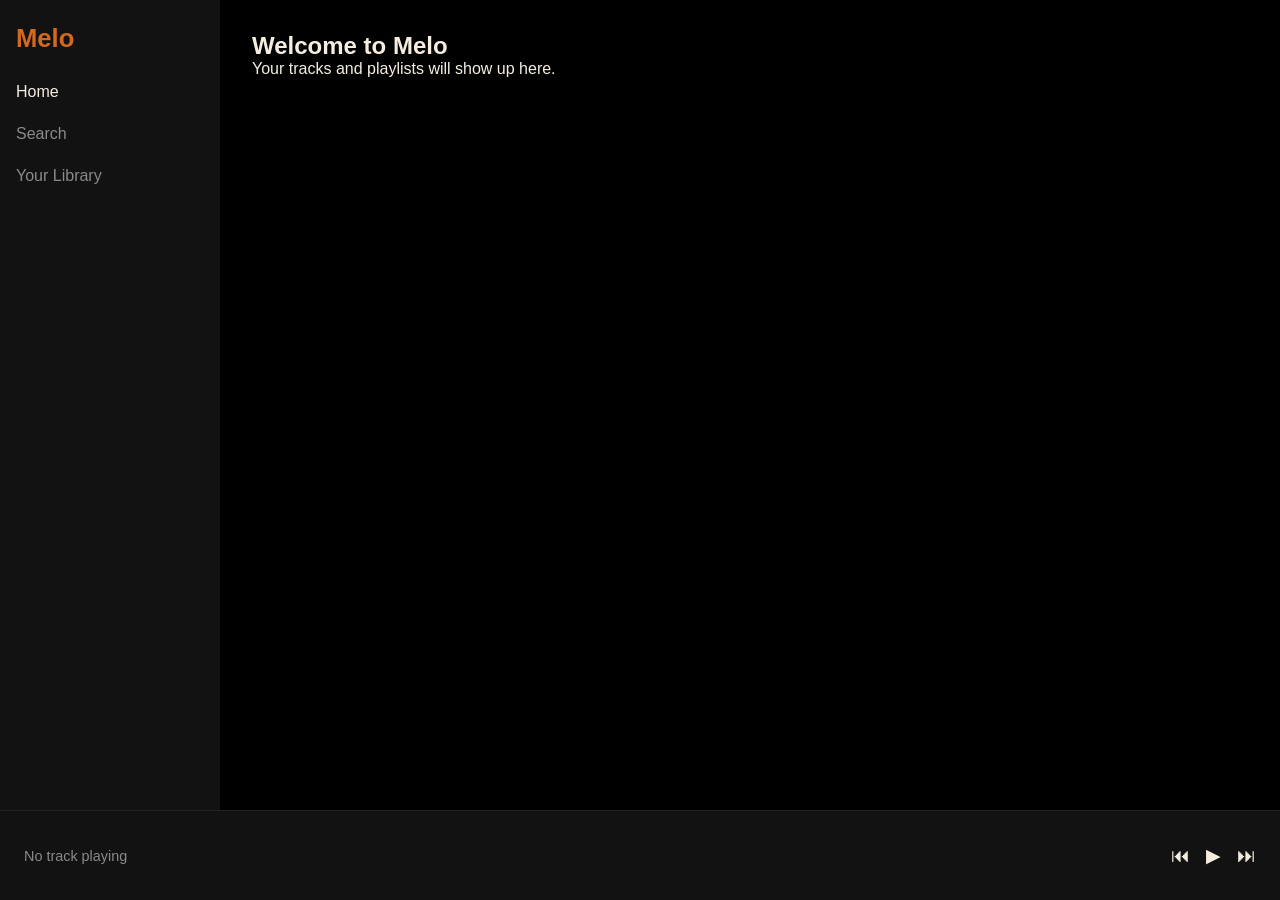
==== frontend/index.html @ 6d5c6e63 "Basic working structure" ====
<!DOCTYPE html>
<html lang="en">
<head>
  <meta charset="UTF-8" />
  <meta name="viewport" content="width=device-width, initial-scale=1.0" />
  <title>Melo</title>
  <link rel="stylesheet" href="css/base.css" />
  <link rel="stylesheet" href="css/layout.css" />
  <link rel="stylesheet" href="css/player.css" />
</head>
<body>

  <div id="app">
    <aside id="sidebar">
      <h1 class="logo">Melo</h1>
      <nav>
        <a href="index.html" class="active">Home</a>
        <a href="pages/search.html">Search</a>
        <a href="pages/library.html">Your Library</a>
      </nav>
    </aside>

    <main id="main-content">
      <h2>Welcome to Melo</h2>
      <p>Your tracks and playlists will show up here.</p>
    </main>
  </div>

  <footer id="player-bar">
    <div id="now-playing">No track playing</div>
    <audio id="audio-player"></audio>
    <div id="player-controls">
      <button id="prev-btn">⏮</button>
      <button id="play-pause-btn">▶</button>
      <button id="next-btn">⏭</button>
    </div>
  </footer>

  <script src="js/api.js"></script>
  <script src="js/player.js"></script>
  <script src="js/app.js"></script>
</body>
</html>
---- frontend/css/base.css ----
:root {
  --bg: #000000;
  --surface: #121212;
  --text: #f5ede0;
  --accent: #d2691e;
  --muted: #8a8a8a;
}

* {
  box-sizing: border-box;
  margin: 0;
  padding: 0;
}

body {
  background: var(--bg);
  color: var(--text);
  font-family: -apple-system, BlinkMacSystemFont, "Segoe UI", Roboto, sans-serif;
}

a {
  color: inherit;
  text-decoration: none;
}

button {
  font: inherit;
  cursor: pointer;
  background: none;
  border: none;
  color: var(--text);
}
---- frontend/css/layout.css ----
#app {
  display: flex;
  min-height: calc(100vh - 90px); /* leave room for player bar */
}

#sidebar {
  width: 220px;
  padding: 24px 16px;
  background: var(--surface);
}

#sidebar .logo {
  font-size: 1.6rem;
  margin-bottom: 24px;
  color: var(--accent);
}

#sidebar nav {
  display: flex;
  flex-direction: column;
  gap: 12px;
}

#sidebar nav a {
  color: var(--muted);
  padding: 6px 0;
}

#sidebar nav a.active,
#sidebar nav a:hover {
  color: var(--text);
}

#main-content {
  flex: 1;
  padding: 32px;
}
---- frontend/css/player.css ----
#player-bar {
  position: fixed;
  bottom: 0;
  left: 0;
  right: 0;
  height: 90px;
  background: var(--surface);
  border-top: 1px solid #222;
  display: flex;
  align-items: center;
  justify-content: space-between;
  padding: 0 24px;
}

#now-playing {
  color: var(--muted);
  font-size: 0.9rem;
}

#player-controls {
  display: flex;
  gap: 16px;
  font-size: 1.2rem;
}

#player-controls button:hover {
  color: var(--accent);
}
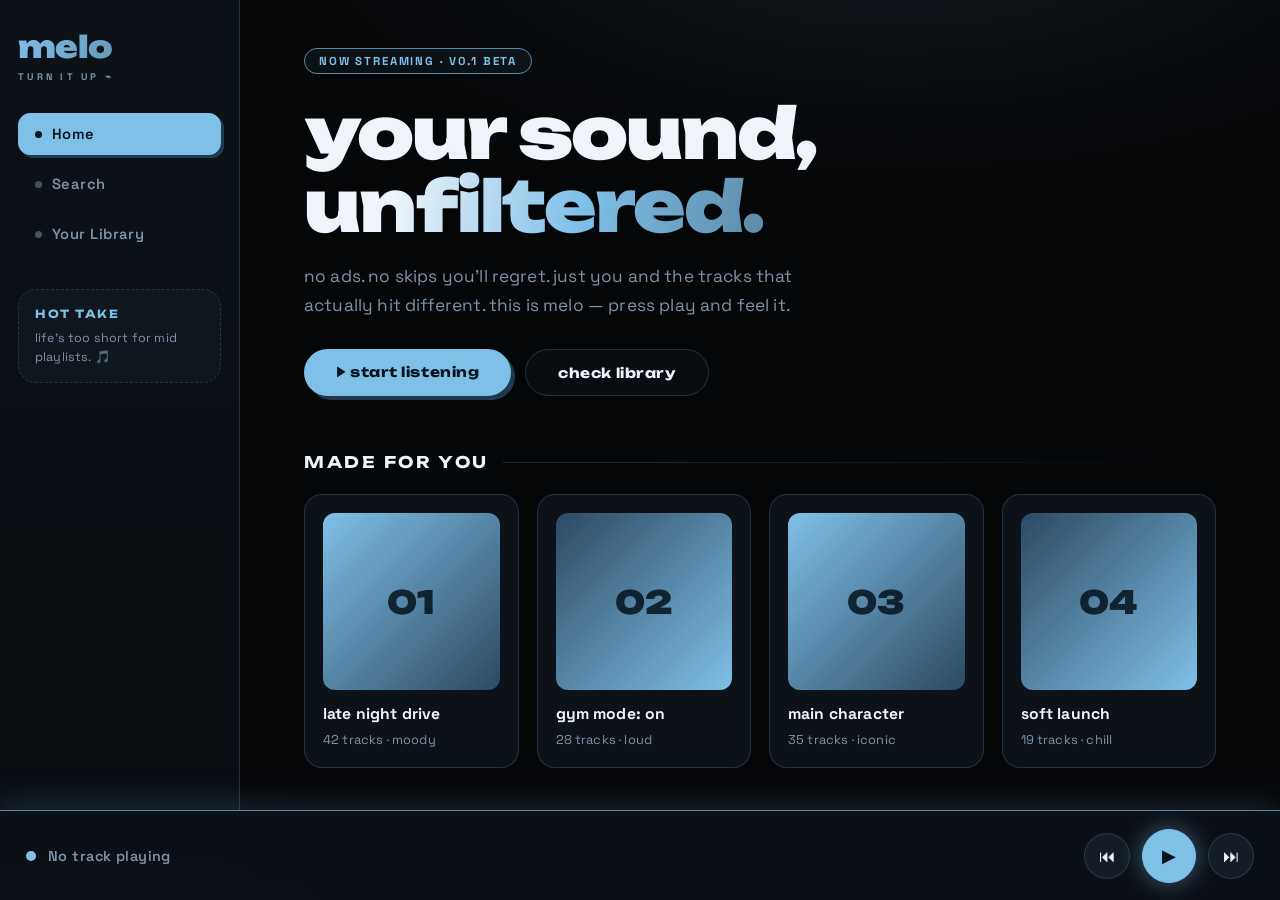
==== commit 32327288: "Updated frontend" ====
--- a/frontend/index.html
+++ b/frontend/index.html
@@ -4,6 +4,10 @@
   <meta charset="UTF-8" />
   <meta name="viewport" content="width=device-width, initial-scale=1.0" />
   <title>Melo</title>
+  <link rel="icon" href="data:image/svg+xml,<svg xmlns='http://www.w3.org/2000/svg' viewBox='0 0 100 100'><text y='.9em' font-size='90'>🎧</text></svg>" />
+  <link rel="preconnect" href="https://fonts.googleapis.com" />
+  <link rel="preconnect" href="https://fonts.gstatic.com" crossorigin />
+  <link href="https://fonts.googleapis.com/css2?family=Space+Grotesk:wght@400;500;600;700&family=Unbounded:wght@700;800;900&display=swap" rel="stylesheet" />
   <link rel="stylesheet" href="css/base.css" />
   <link rel="stylesheet" href="css/layout.css" />
   <link rel="stylesheet" href="css/player.css" />
@@ -12,17 +16,53 @@
 
   <div id="app">
     <aside id="sidebar">
-      <h1 class="logo">Melo</h1>
+      <h1 class="logo">melo</h1>
+      <span class="logo-tag">turn it up ⌁</span>
       <nav>
         <a href="index.html" class="active">Home</a>
         <a href="pages/search.html">Search</a>
         <a href="pages/library.html">Your Library</a>
       </nav>
+      <div class="side-sticker">
+        <strong>hot take</strong>
+        life's too short for mid playlists. 🎵
+      </div>
     </aside>
 
     <main id="main-content">
-      <h2>Welcome to Melo</h2>
-      <p>Your tracks and playlists will show up here.</p>
+      <section class="hero">
+        <span class="badge">now streaming · v0.1 beta</span>
+        <h2>your sound,<br /><span class="text-gradient">unfiltered.</span></h2>
+        <p>no ads. no skips you'll regret. just you and the tracks that actually hit different. this is melo — press play and feel it.</p>
+        <div class="hero-actions">
+          <a href="pages/search.html" class="btn btn-primary">▶ start listening</a>
+          <a href="pages/library.html" class="btn btn-ghost">check library</a>
+        </div>
+      </section>
+
+      <h3 class="section-title">made for you</h3>
+      <div class="card-grid">
+        <div class="card">
+          <div class="card-art">01</div>
+          <h3>late night drive</h3>
+          <span>42 tracks · moody</span>
+        </div>
+        <div class="card">
+          <div class="card-art">02</div>
+          <h3>gym mode: on</h3>
+          <span>28 tracks · loud</span>
+        </div>
+        <div class="card">
+          <div class="card-art">03</div>
+          <h3>main character</h3>
+          <span>35 tracks · iconic</span>
+        </div>
+        <div class="card">
+          <div class="card-art">04</div>
+          <h3>soft launch</h3>
+          <span>19 tracks · chill</span>
+        </div>
+      </div>
     </main>
   </div>
 
--- a/frontend/css/base.css
+++ b/frontend/css/base.css
@@ -1,9 +1,24 @@
+/* ============================================================
+   MELO — airforce blue × black · gen-z edition
+   ============================================================ */
+
 :root {
-  --bg: #000000;
-  --surface: #121212;
-  --text: #f5ede0;
-  --accent: #d2691e;
-  --muted: #8a8a8a;
+  --bg: #050608;
+  --bg-2: #0a0e13;
+  --surface: #0d1218;
+  --surface-2: #141c25;
+  --text: #eef4f9;
+  --muted: #7f93a6;
+  --accent: #5d8aa8;
+  --accent-bright: #7fc0e8;
+  --accent-deep: #2c4a63;
+  --glow: rgba(127, 192, 232, 0.45);
+  --border: rgba(93, 138, 168, 0.28);
+  --hard-shadow: #1f3a4f;
+  --radius: 18px;
+  --font-body: "Space Grotesk", -apple-system, BlinkMacSystemFont, "Segoe UI",
+    Roboto, sans-serif;
+  --font-display: "Unbounded", "Space Grotesk", sans-serif;
 }
 
 * {
@@ -12,10 +27,28 @@
   padding: 0;
 }
 
+::selection {
+  background: var(--accent);
+  color: #000;
+}
+
 body {
   background: var(--bg);
+  background-image: radial-gradient(
+      ellipse 80% 50% at 70% -10%,
+      rgba(93, 138, 168, 0.16),
+      transparent 60%
+    ),
+    radial-gradient(
+      ellipse 60% 40% at 10% 110%,
+      rgba(44, 74, 99, 0.25),
+      transparent 60%
+    );
+  background-attachment: fixed;
   color: var(--text);
-  font-family: -apple-system, BlinkMacSystemFont, "Segoe UI", Roboto, sans-serif;
+  font-family: var(--font-body);
+  letter-spacing: 0.01em;
+  min-height: 100vh;
 }
 
 a {
@@ -30,3 +63,96 @@
   border: none;
   color: var(--text);
 }
+
+input {
+  font: inherit;
+}
+
+/* ---------- shared bits ---------- */
+
+.badge {
+  display: inline-block;
+  padding: 5px 14px;
+  border: 1.5px solid var(--accent);
+  border-radius: 999px;
+  color: var(--accent-bright);
+  font-size: 0.72rem;
+  font-weight: 700;
+  text-transform: uppercase;
+  letter-spacing: 0.16em;
+  background: rgba(93, 138, 168, 0.08);
+}
+
+.btn {
+  display: inline-block;
+  padding: 14px 32px;
+  border-radius: 999px;
+  font-family: var(--font-display);
+  font-size: 0.85rem;
+  font-weight: 700;
+  letter-spacing: 0.04em;
+  transition: transform 0.15s ease, box-shadow 0.15s ease;
+}
+
+.btn-primary {
+  background: var(--accent-bright);
+  color: #04121c;
+  box-shadow: 4px 4px 0 var(--hard-shadow);
+}
+
+.btn-primary:hover {
+  transform: translate(-2px, -2px);
+  box-shadow: 7px 7px 0 var(--hard-shadow);
+}
+
+.btn-ghost {
+  border: 1.5px solid var(--border);
+  color: var(--text);
+  background: rgba(93, 138, 168, 0.06);
+}
+
+.btn-ghost:hover {
+  border-color: var(--accent-bright);
+  color: var(--accent-bright);
+  transform: translate(-2px, -2px);
+  box-shadow: 4px 4px 0 var(--hard-shadow);
+}
+
+.text-gradient {
+  background: linear-gradient(100deg, var(--text) 20%, var(--accent-bright) 60%, var(--accent) 100%);
+  -webkit-background-clip: text;
+  background-clip: text;
+  -webkit-text-fill-color: transparent;
+  color: transparent;
+}
+
+@keyframes fade-up {
+  from {
+    opacity: 0;
+    transform: translateY(18px);
+  }
+  to {
+    opacity: 1;
+    transform: translateY(0);
+  }
+}
+
+@keyframes pulse-glow {
+  0%,
+  100% {
+    box-shadow: 0 0 18px var(--glow);
+  }
+  50% {
+    box-shadow: 0 0 34px var(--glow);
+  }
+}
+
+@keyframes eq-bounce {
+  0%,
+  100% {
+    transform: scaleY(0.35);
+  }
+  50% {
+    transform: scaleY(1);
+  }
+}
--- a/frontend/css/layout.css
+++ b/frontend/css/layout.css
@@ -1,37 +1,325 @@
+/* ============================================================
+   Layout — sidebar · nav · main
+   ============================================================ */
+
 #app {
   display: flex;
   min-height: calc(100vh - 90px); /* leave room for player bar */
 }
 
+/* ---------- sidebar ---------- */
+
 #sidebar {
-  width: 220px;
-  padding: 24px 16px;
-  background: var(--surface);
+  width: 240px;
+  padding: 28px 18px;
+  background: linear-gradient(180deg, var(--surface) 0%, var(--bg-2) 100%);
+  border-right: 1px solid var(--border);
+  position: sticky;
+  top: 0;
+  height: calc(100vh - 90px);
 }
 
 #sidebar .logo {
-  font-size: 1.6rem;
-  margin-bottom: 24px;
-  color: var(--accent);
+  font-family: var(--font-display);
+  font-weight: 900;
+  font-size: 1.9rem;
+  letter-spacing: -0.02em;
+  margin-bottom: 6px;
+  background: linear-gradient(120deg, var(--accent-bright), var(--accent) 70%);
+  -webkit-background-clip: text;
+  background-clip: text;
+  -webkit-text-fill-color: transparent;
+  color: transparent;
+  animation: fade-up 0.5s ease both;
+}
+
+#sidebar .logo-tag {
+  display: block;
+  font-size: 0.6rem;
+  font-weight: 700;
+  text-transform: uppercase;
+  letter-spacing: 0.34em;
+  color: var(--muted);
+  margin-bottom: 30px;
 }
 
 #sidebar nav {
   display: flex;
   flex-direction: column;
-  gap: 12px;
+  gap: 8px;
 }
 
 #sidebar nav a {
-  color: var(--muted);
-  padding: 6px 0;
-}
-
-#sidebar nav a.active,
+  display: flex;
+  align-items: center;
+  gap: 10px;
+  color: var(--muted);
+  padding: 11px 16px;
+  border-radius: 12px;
+  font-weight: 600;
+  font-size: 0.92rem;
+  letter-spacing: 0.03em;
+  border: 1.5px solid transparent;
+  transition: all 0.18s ease;
+}
+
+#sidebar nav a::before {
+  content: "";
+  width: 7px;
+  height: 7px;
+  border-radius: 50%;
+  background: currentColor;
+  opacity: 0.5;
+  transition: all 0.18s ease;
+}
+
 #sidebar nav a:hover {
-  color: var(--text);
-}
+  color: var(--accent-bright);
+  background: rgba(93, 138, 168, 0.1);
+  transform: translateX(4px);
+}
+
+#sidebar nav a.active {
+  color: #04121c;
+  background: var(--accent-bright);
+  border-color: var(--accent-bright);
+  box-shadow: 3px 3px 0 var(--hard-shadow);
+}
+
+#sidebar nav a.active::before {
+  opacity: 1;
+  background: #04121c;
+}
+
+#sidebar .side-sticker {
+  margin-top: 34px;
+  padding: 16px;
+  border: 1.5px dashed var(--border);
+  border-radius: var(--radius);
+  font-size: 0.78rem;
+  line-height: 1.5;
+  color: var(--muted);
+  background: rgba(93, 138, 168, 0.05);
+}
+
+#sidebar .side-sticker strong {
+  display: block;
+  color: var(--accent-bright);
+  font-family: var(--font-display);
+  font-size: 0.7rem;
+  text-transform: uppercase;
+  letter-spacing: 0.14em;
+  margin-bottom: 6px;
+}
+
+/* ---------- main ---------- */
 
 #main-content {
   flex: 1;
-  padding: 32px;
-}
+  padding: 48px clamp(24px, 5vw, 64px);
+  animation: fade-up 0.55s ease both;
+}
+
+/* hero */
+
+.hero {
+  max-width: 780px;
+  margin-bottom: 56px;
+}
+
+.hero .badge {
+  margin-bottom: 22px;
+}
+
+.hero h2 {
+  font-family: var(--font-display);
+  font-weight: 900;
+  font-size: clamp(2.4rem, 6vw, 4.4rem);
+  line-height: 1.04;
+  letter-spacing: -0.03em;
+  margin-bottom: 20px;
+}
+
+.hero p {
+  color: var(--muted);
+  font-size: 1.08rem;
+  line-height: 1.65;
+  max-width: 540px;
+  margin-bottom: 30px;
+}
+
+.hero-actions {
+  display: flex;
+  gap: 14px;
+  flex-wrap: wrap;
+}
+
+/* section headers */
+
+.section-title {
+  display: flex;
+  align-items: center;
+  gap: 14px;
+  font-family: var(--font-display);
+  font-size: 1rem;
+  font-weight: 700;
+  text-transform: uppercase;
+  letter-spacing: 0.16em;
+  margin-bottom: 22px;
+  color: var(--text);
+}
+
+.section-title::after {
+  content: "";
+  flex: 1;
+  height: 1.5px;
+  background: linear-gradient(90deg, var(--border), transparent);
+}
+
+/* card grid */
+
+.card-grid {
+  display: grid;
+  grid-template-columns: repeat(auto-fill, minmax(200px, 1fr));
+  gap: 18px;
+}
+
+.card {
+  background: var(--surface);
+  border: 1.5px solid var(--border);
+  border-radius: var(--radius);
+  padding: 18px;
+  transition: transform 0.18s ease, box-shadow 0.18s ease,
+    border-color 0.18s ease;
+  animation: fade-up 0.5s ease both;
+}
+
+.card:nth-child(2) { animation-delay: 0.07s; }
+.card:nth-child(3) { animation-delay: 0.14s; }
+.card:nth-child(4) { animation-delay: 0.21s; }
+.card:nth-child(5) { animation-delay: 0.28s; }
+.card:nth-child(6) { animation-delay: 0.35s; }
+
+.card:hover {
+  transform: translateY(-6px);
+  border-color: var(--accent-bright);
+  box-shadow: 6px 6px 0 var(--hard-shadow), 0 0 24px rgba(127, 192, 232, 0.18);
+}
+
+.card .card-art {
+  aspect-ratio: 1;
+  border-radius: 12px;
+  margin-bottom: 14px;
+  display: flex;
+  align-items: center;
+  justify-content: center;
+  font-family: var(--font-display);
+  font-size: 2rem;
+  font-weight: 900;
+  color: rgba(4, 18, 28, 0.85);
+  background: linear-gradient(135deg, var(--accent-bright), var(--accent-deep));
+}
+
+.card:nth-child(even) .card-art {
+  background: linear-gradient(135deg, var(--accent-deep), var(--accent-bright));
+}
+
+.card h3 {
+  font-size: 0.98rem;
+  font-weight: 700;
+  margin-bottom: 4px;
+}
+
+.card span {
+  font-size: 0.8rem;
+  color: var(--muted);
+}
+
+/* search page */
+
+.search-wrap {
+  position: relative;
+  max-width: 620px;
+  margin-bottom: 34px;
+}
+
+#search-input {
+  width: 100%;
+  padding: 18px 24px 18px 54px;
+  background: var(--surface);
+  border: 1.5px solid var(--border);
+  border-radius: 999px;
+  color: var(--text);
+  font-size: 1rem;
+  outline: none;
+  transition: border-color 0.18s ease, box-shadow 0.18s ease;
+}
+
+#search-input::placeholder {
+  color: var(--muted);
+}
+
+#search-input:focus {
+  border-color: var(--accent-bright);
+  box-shadow: 0 0 0 4px rgba(93, 138, 168, 0.22), 0 0 28px rgba(127, 192, 232, 0.2);
+}
+
+.search-wrap::before {
+  content: "⌕";
+  position: absolute;
+  left: 22px;
+  top: 50%;
+  transform: translateY(-50%);
+  font-size: 1.3rem;
+  color: var(--accent-bright);
+  pointer-events: none;
+}
+
+#search-results {
+  display: grid;
+  gap: 12px;
+}
+
+/* empty state */
+
+.empty-state {
+  border: 1.5px dashed var(--border);
+  border-radius: var(--radius);
+  padding: 44px 28px;
+  text-align: center;
+  color: var(--muted);
+  background: rgba(93, 138, 168, 0.04);
+}
+
+.empty-state strong {
+  display: block;
+  font-family: var(--font-display);
+  color: var(--accent-bright);
+  font-size: 1.05rem;
+  margin-bottom: 8px;
+}
+
+/* responsive */
+
+@media (max-width: 760px) {
+  #app {
+    flex-direction: column;
+  }
+
+  #sidebar {
+    width: 100%;
+    height: auto;
+    position: static;
+    border-right: none;
+    border-bottom: 1px solid var(--border);
+  }
+
+  #sidebar nav {
+    flex-direction: row;
+    flex-wrap: wrap;
+  }
+
+  #sidebar .side-sticker {
+    display: none;
+  }
+}
--- a/frontend/css/player.css
+++ b/frontend/css/player.css
@@ -1,28 +1,86 @@
+/* ============================================================
+   Player bar — floating, glowing
+   ============================================================ */
+
 #player-bar {
   position: fixed;
   bottom: 0;
   left: 0;
   right: 0;
   height: 90px;
-  background: var(--surface);
-  border-top: 1px solid #222;
+  background: rgba(13, 18, 24, 0.92);
+  backdrop-filter: blur(14px);
+  -webkit-backdrop-filter: blur(14px);
+  border-top: 1.5px solid var(--accent);
+  box-shadow: 0 -8px 32px rgba(93, 138, 168, 0.22);
   display: flex;
   align-items: center;
   justify-content: space-between;
-  padding: 0 24px;
+  padding: 0 26px;
+  z-index: 50;
 }
 
 #now-playing {
+  display: flex;
+  align-items: center;
+  gap: 12px;
   color: var(--muted);
   font-size: 0.9rem;
+  font-weight: 600;
+  letter-spacing: 0.03em;
+  min-width: 0;
+  white-space: nowrap;
+  overflow: hidden;
+  text-overflow: ellipsis;
+}
+
+#now-playing::before {
+  content: "";
+  flex: none;
+  width: 10px;
+  height: 10px;
+  border-radius: 50%;
+  background: var(--accent-bright);
+  animation: pulse-glow 2s ease-in-out infinite;
 }
 
 #player-controls {
   display: flex;
-  gap: 16px;
-  font-size: 1.2rem;
+  align-items: center;
+  gap: 12px;
+}
+
+#player-controls button {
+  display: flex;
+  align-items: center;
+  justify-content: center;
+  width: 46px;
+  height: 46px;
+  border-radius: 50%;
+  font-size: 1.05rem;
+  border: 1.5px solid var(--border);
+  background: var(--surface-2);
+  transition: all 0.16s ease;
 }
 
 #player-controls button:hover {
-  color: var(--accent);
+  border-color: var(--accent-bright);
+  color: var(--accent-bright);
+  transform: translateY(-3px);
+  box-shadow: 0 6px 18px rgba(127, 192, 232, 0.25);
 }
+
+#play-pause-btn {
+  width: 54px !important;
+  height: 54px !important;
+  background: var(--accent-bright) !important;
+  color: #04121c !important;
+  border-color: var(--accent-bright) !important;
+  font-size: 1.15rem !important;
+  box-shadow: 0 0 22px var(--glow);
+  animation: pulse-glow 2.6s ease-in-out infinite;
+}
+
+#play-pause-btn:hover {
+  transform: scale(1.08) translateY(0) !important;
+}
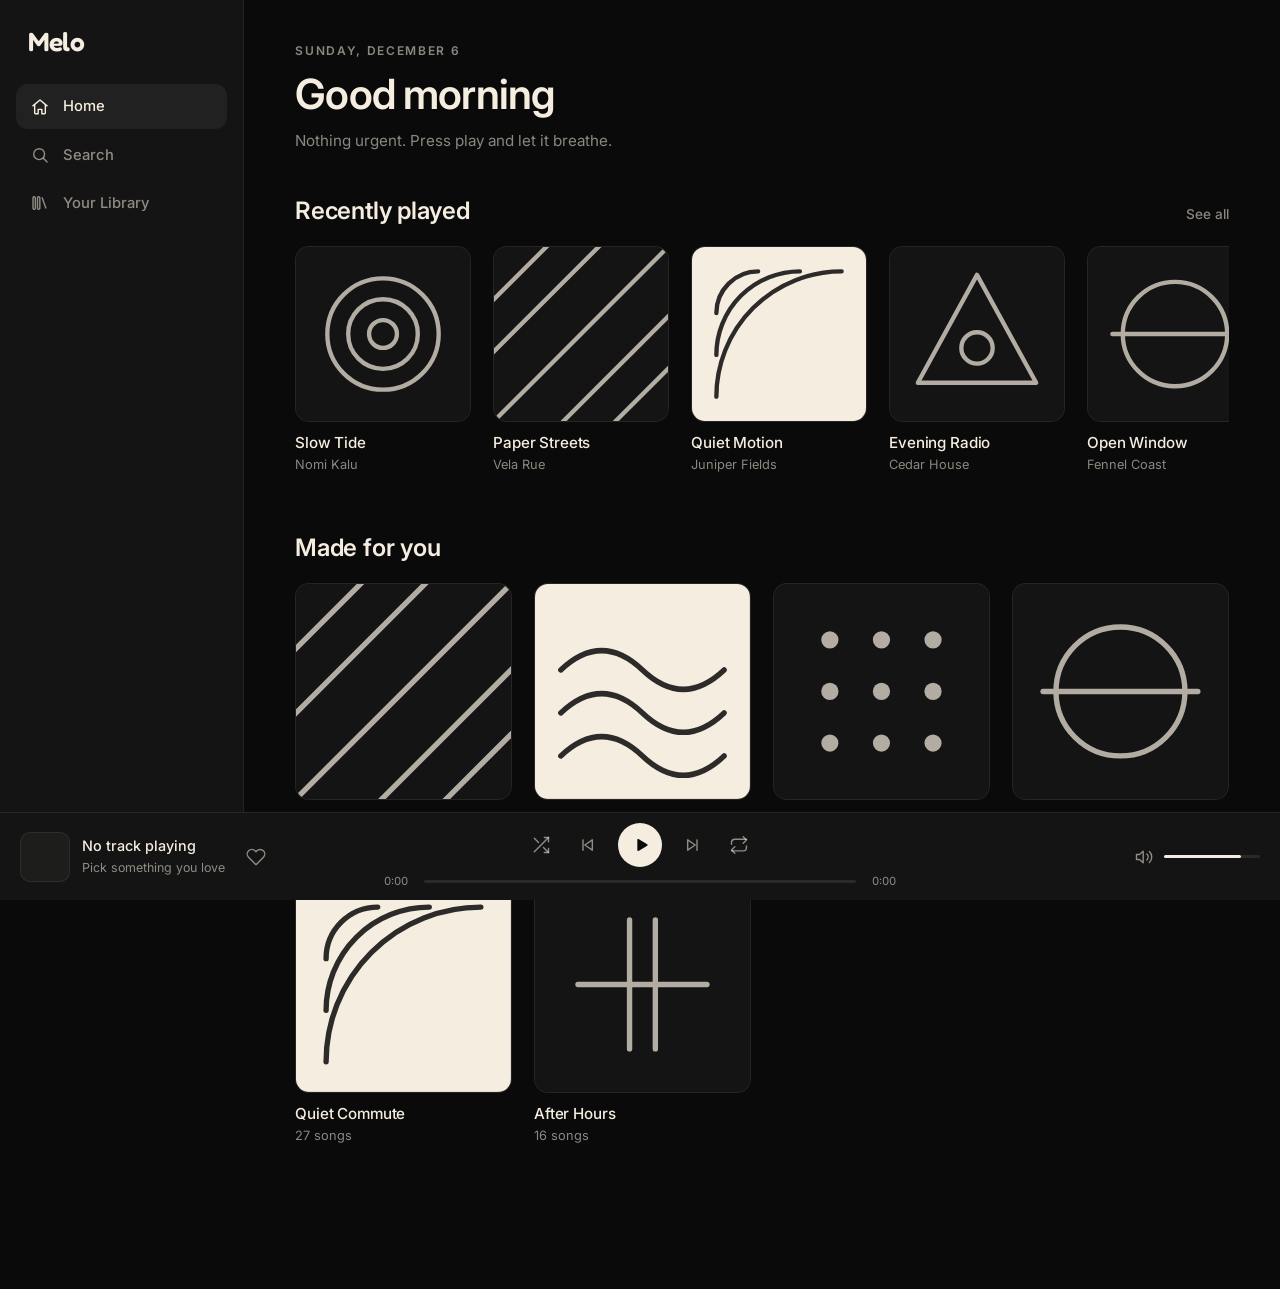
==== commit 98dba77a: "Updated frontend" ====
--- a/frontend/index.html
+++ b/frontend/index.html
@@ -4,75 +4,110 @@
   <meta charset="UTF-8" />
   <meta name="viewport" content="width=device-width, initial-scale=1.0" />
   <title>Melo</title>
-  <link rel="icon" href="data:image/svg+xml,<svg xmlns='http://www.w3.org/2000/svg' viewBox='0 0 100 100'><text y='.9em' font-size='90'>🎧</text></svg>" />
+  <link rel="icon" href="data:image/svg+xml,<svg xmlns='http://www.w3.org/2000/svg' viewBox='0 0 100 100'><circle cx='50' cy='50' r='42' fill='%23F5EDE0'/></svg>" />
   <link rel="preconnect" href="https://fonts.googleapis.com" />
   <link rel="preconnect" href="https://fonts.gstatic.com" crossorigin />
-  <link href="https://fonts.googleapis.com/css2?family=Space+Grotesk:wght@400;500;600;700&family=Unbounded:wght@700;800;900&display=swap" rel="stylesheet" />
+  <link href="https://fonts.googleapis.com/css2?family=Fredoka:wght@500;600&family=Inter:wght@400;500;600&display=swap" rel="stylesheet" />
   <link rel="stylesheet" href="css/base.css" />
   <link rel="stylesheet" href="css/layout.css" />
   <link rel="stylesheet" href="css/player.css" />
 </head>
 <body>
 
+  <a class="skip-link" href="#main-content">Skip to content</a>
+
   <div id="app">
     <aside id="sidebar">
-      <h1 class="logo">melo</h1>
-      <span class="logo-tag">turn it up ⌁</span>
-      <nav>
-        <a href="index.html" class="active">Home</a>
-        <a href="pages/search.html">Search</a>
-        <a href="pages/library.html">Your Library</a>
+      <a class="logo" href="index.html" aria-label="Melo home">Melo</a>
+      <nav aria-label="Primary">
+        <a href="index.html" class="active" aria-current="page">
+          <svg class="icon" viewBox="0 0 24 24" aria-hidden="true"><path d="M3.5 10.6 12 3.6l8.5 7"/><path d="M5.6 9.6V19a1 1 0 0 0 1 1h3.2v-5.2h4.4V20h3.2a1 1 0 0 0 1-1V9.6"/></svg>
+          <span>Home</span>
+        </a>
+        <a href="pages/search.html">
+          <svg class="icon" viewBox="0 0 24 24" aria-hidden="true"><circle cx="11" cy="11" r="6.5"/><path d="m16 16 4.5 4.5"/></svg>
+          <span>Search</span>
+        </a>
+        <a href="pages/library.html">
+          <svg class="icon" viewBox="0 0 24 24" aria-hidden="true"><rect x="3.6" y="4.5" width="2.8" height="15" rx="1.2"/><rect x="9" y="4.5" width="2.8" height="15" rx="1.2"/><path d="M14.6 5.8 19 18"/></svg>
+          <span>Your Library</span>
+        </a>
       </nav>
-      <div class="side-sticker">
-        <strong>hot take</strong>
-        life's too short for mid playlists. 🎵
-      </div>
     </aside>
 
     <main id="main-content">
-      <section class="hero">
-        <span class="badge">now streaming · v0.1 beta</span>
-        <h2>your sound,<br /><span class="text-gradient">unfiltered.</span></h2>
-        <p>no ads. no skips you'll regret. just you and the tracks that actually hit different. this is melo — press play and feel it.</p>
-        <div class="hero-actions">
-          <a href="pages/search.html" class="btn btn-primary">▶ start listening</a>
-          <a href="pages/library.html" class="btn btn-ghost">check library</a>
+      <header class="greeting">
+        <p class="eyebrow" id="today-label">Today</p>
+        <h1 id="greeting">Good evening</h1>
+        <p class="sub">Nothing urgent. Press play and let it breathe.</p>
+      </header>
+
+      <section class="section" aria-labelledby="recent-heading">
+        <div class="section-head">
+          <h2 class="section-title" id="recent-heading">Recently played</h2>
+          <a class="section-link" href="pages/library.html">See all</a>
         </div>
+        <div class="card-row" id="recent-row" aria-busy="true"></div>
       </section>
 
-      <h3 class="section-title">made for you</h3>
-      <div class="card-grid">
-        <div class="card">
-          <div class="card-art">01</div>
-          <h3>late night drive</h3>
-          <span>42 tracks · moody</span>
+      <section class="section" aria-labelledby="made-heading">
+        <div class="section-head">
+          <h2 class="section-title" id="made-heading">Made for you</h2>
         </div>
-        <div class="card">
-          <div class="card-art">02</div>
-          <h3>gym mode: on</h3>
-          <span>28 tracks · loud</span>
-        </div>
-        <div class="card">
-          <div class="card-art">03</div>
-          <h3>main character</h3>
-          <span>35 tracks · iconic</span>
-        </div>
-        <div class="card">
-          <div class="card-art">04</div>
-          <h3>soft launch</h3>
-          <span>19 tracks · chill</span>
-        </div>
-      </div>
+        <div class="card-grid" id="made-grid" aria-busy="true"></div>
+      </section>
     </main>
   </div>
 
-  <footer id="player-bar">
-    <div id="now-playing">No track playing</div>
-    <audio id="audio-player"></audio>
-    <div id="player-controls">
-      <button id="prev-btn">⏮</button>
-      <button id="play-pause-btn">▶</button>
-      <button id="next-btn">⏭</button>
+  <footer id="player-bar" aria-label="Player">
+    <audio id="audio-player" preload="metadata"></audio>
+
+    <div class="np" id="now-playing">
+      <div class="np-cover" id="np-cover" aria-hidden="true"></div>
+      <div class="np-meta" aria-live="polite">
+        <span class="np-title" id="np-title">No track playing</span>
+        <span class="np-artist" id="np-artist">Pick something you love</span>
+      </div>
+      <button type="button" class="icon-btn np-like" id="like-btn" data-like="" aria-label="Save to Liked Songs" aria-pressed="false">
+        <svg class="icon" viewBox="0 0 24 24" aria-hidden="true"><path d="M20.8 4.6a5.5 5.5 0 0 0-7.8 0L12 5.7l-1.1-1.1a5.5 5.5 0 0 0-7.8 7.8l1.1 1.1L12 21.2l7.8-7.8 1.1-1.1a5.5 5.5 0 0 0 0-7.7z"/></svg>
+      </button>
+    </div>
+
+    <div class="player-center">
+      <div class="controls">
+        <button type="button" class="icon-btn ctrl-extra" id="shuffle-btn" aria-label="Shuffle" aria-pressed="false">
+          <svg class="icon" viewBox="0 0 24 24" aria-hidden="true"><path d="M16 3h5v5"/><path d="M4 20 21 3"/><path d="M21 16v5h-5"/><path d="m15 15 6 6"/><path d="m4 4 5 5"/></svg>
+        </button>
+        <button type="button" class="icon-btn" id="prev-btn" aria-label="Previous track">
+          <svg class="icon" viewBox="0 0 24 24" aria-hidden="true"><path d="M16 5.8v12.4L7 12z"/><path d="M4.8 5.8v12.4"/></svg>
+        </button>
+        <button type="button" class="play-btn" id="play-pause-btn" aria-label="Play">
+          <svg class="icon i-play" viewBox="0 0 24 24" aria-hidden="true"><path d="M8.5 5.6v12.8L19 12z"/></svg>
+          <svg class="icon i-pause" viewBox="0 0 24 24" aria-hidden="true"><path d="M9.5 5.5v13"/><path d="M14.5 5.5v13"/></svg>
+        </button>
+        <button type="button" class="icon-btn" id="next-btn" aria-label="Next track">
+          <svg class="icon" viewBox="0 0 24 24" aria-hidden="true"><path d="M8 5.8v12.4L17 12z"/><path d="M19.2 5.8v12.4"/></svg>
+        </button>
+        <button type="button" class="icon-btn ctrl-extra" id="repeat-btn" aria-label="Repeat" aria-pressed="false">
+          <svg class="icon" viewBox="0 0 24 24" aria-hidden="true"><path d="M17 2l4 4-4 4"/><path d="M3 11V9a4 4 0 0 1 4-4h14"/><path d="M7 22l-4-4 4-4"/><path d="M21 13v2a4 4 0 0 1-4 4H3"/></svg>
+        </button>
+      </div>
+      <div class="progress-row">
+        <span class="time" id="current-time">0:00</span>
+        <div class="slider-wrap">
+          <div class="slider-track"><div class="slider-fill" id="progress-fill"></div></div>
+          <input type="range" class="slider" id="progress-bar" min="0" max="100" step="0.1" value="0" aria-label="Seek" />
+        </div>
+        <span class="time" id="duration">0:00</span>
+      </div>
+    </div>
+
+    <div class="player-right">
+      <svg class="icon" viewBox="0 0 24 24" aria-hidden="true"><path d="M11 5 6.5 9H3v6h3.5L11 19z"/><path d="M15.5 8.5a5 5 0 0 1 0 7"/><path d="M18.5 5.5a9 9 0 0 1 0 13"/></svg>
+      <div class="slider-wrap">
+        <div class="slider-track"><div class="slider-fill" id="volume-fill"></div></div>
+        <input type="range" class="slider" id="volume-slider" min="0" max="1" step="0.01" value="0.8" aria-label="Volume" />
+      </div>
     </div>
   </footer>
 
--- a/frontend/css/base.css
+++ b/frontend/css/base.css
@@ -1,54 +1,70 @@
 /* ============================================================
-   MELO — airforce blue × black · gen-z edition
+   MELO — base.css
+   Tokens · reset · typography · shared primitives
    ============================================================ */
 
 :root {
-  --bg: #050608;
-  --bg-2: #0a0e13;
-  --surface: #0d1218;
-  --surface-2: #141c25;
-  --text: #eef4f9;
-  --muted: #7f93a6;
-  --accent: #5d8aa8;
-  --accent-bright: #7fc0e8;
-  --accent-deep: #2c4a63;
-  --glow: rgba(127, 192, 232, 0.45);
-  --border: rgba(93, 138, 168, 0.28);
-  --hard-shadow: #1f3a4f;
-  --radius: 18px;
-  --font-body: "Space Grotesk", -apple-system, BlinkMacSystemFont, "Segoe UI",
-    Roboto, sans-serif;
-  --font-display: "Unbounded", "Space Grotesk", sans-serif;
+  /* ---- palette (strict) ---- */
+  --bg: #0a0a0a;
+  --surface: #141414;
+  --cream: #f5ede0;
+  --cream-55: rgba(245, 237, 224, 0.55);
+  --line: rgba(245, 237, 224, 0.08);
+
+  /* ---- cream tints: hover, fills, focus ---- */
+  --cream-04: rgba(245, 237, 224, 0.04);
+  --cream-06: rgba(245, 237, 224, 0.06);
+  --cream-10: rgba(245, 237, 224, 0.1);
+  --cream-16: rgba(245, 237, 224, 0.16);
+  --focus-ring: rgba(245, 237, 224, 0.35);
+
+  /* ---- type ---- */
+  --font: "Inter", -apple-system, BlinkMacSystemFont, "Segoe UI", Roboto,
+    Helvetica, Arial, sans-serif;
+  --font-mark: "Fredoka", "Inter", sans-serif;
+
+  /* ---- radii ---- */
+  --r-sm: 10px;
+  --r-md: 12px;
+  --r-lg: 14px;
+  --r-pill: 999px;
+
+  /* ---- motion ---- */
+  --t: 150ms ease;
+
+  /* ---- layout ---- */
+  --sidebar-w: 244px;
+  --player-h: 88px;
+  --tab-h: 0px;
+}
+
+*,
+*::before,
+*::after {
+  box-sizing: border-box;
 }
 
 * {
-  box-sizing: border-box;
   margin: 0;
   padding: 0;
 }
 
-::selection {
-  background: var(--accent);
-  color: #000;
+html {
+  -webkit-text-size-adjust: 100%;
 }
 
 body {
   background: var(--bg);
-  background-image: radial-gradient(
-      ellipse 80% 50% at 70% -10%,
-      rgba(93, 138, 168, 0.16),
-      transparent 60%
-    ),
-    radial-gradient(
-      ellipse 60% 40% at 10% 110%,
-      rgba(44, 74, 99, 0.25),
-      transparent 60%
-    );
-  background-attachment: fixed;
-  color: var(--text);
-  font-family: var(--font-body);
-  letter-spacing: 0.01em;
+  color: var(--cream);
+  font-family: var(--font);
+  font-size: 16px;
+  line-height: 1.5;
   min-height: 100vh;
+  -webkit-font-smoothing: antialiased;
+}
+
+svg {
+  display: block;
 }
 
 a {
@@ -56,103 +72,231 @@
   text-decoration: none;
 }
 
+button,
+input {
+  font: inherit;
+  color: inherit;
+}
+
 button {
-  font: inherit;
-  cursor: pointer;
   background: none;
   border: none;
-  color: var(--text);
-}
-
-input {
-  font: inherit;
-}
-
-/* ---------- shared bits ---------- */
-
-.badge {
-  display: inline-block;
-  padding: 5px 14px;
-  border: 1.5px solid var(--accent);
-  border-radius: 999px;
-  color: var(--accent-bright);
-  font-size: 0.72rem;
-  font-weight: 700;
+  cursor: pointer;
+}
+
+ul,
+ol {
+  list-style: none;
+}
+
+h1,
+h2,
+h3 {
+  font-weight: 600;
+  line-height: 1.2;
+  letter-spacing: -0.01em;
+}
+
+::selection {
+  background: var(--cream);
+  color: var(--bg);
+}
+
+:focus-visible {
+  outline: 2px solid var(--focus-ring);
+  outline-offset: 3px;
+}
+
+/* ---- a11y helpers ---- */
+
+.sr-only {
+  position: absolute;
+  width: 1px;
+  height: 1px;
+  padding: 0;
+  margin: -1px;
+  overflow: hidden;
+  clip: rect(0 0 0 0);
+  white-space: nowrap;
+  border: 0;
+}
+
+.skip-link {
+  position: fixed;
+  top: 12px;
+  left: 12px;
+  transform: translateY(-220%);
+  background: var(--cream);
+  color: var(--bg);
+  padding: 10px 16px;
+  border-radius: var(--r-sm);
+  font-size: 0.875rem;
+  font-weight: 600;
+  z-index: 100;
+  transition: transform var(--t);
+}
+
+.skip-link:focus {
+  transform: translateY(0);
+}
+
+/* ---- icons ---- */
+
+.icon {
+  width: 20px;
+  height: 20px;
+  flex: none;
+  fill: none;
+  stroke: currentColor;
+  stroke-width: 1.7;
+  stroke-linecap: round;
+  stroke-linejoin: round;
+}
+
+.icon-sm {
+  width: 16px;
+  height: 16px;
+}
+
+/* ---- buttons ---- */
+
+.icon-btn {
+  display: inline-flex;
+  align-items: center;
+  justify-content: center;
+  width: 38px;
+  height: 38px;
+  border-radius: var(--r-pill);
+  color: var(--cream-55);
+  transition: color var(--t), background-color var(--t), opacity var(--t);
+}
+
+.icon-btn:hover {
+  color: var(--cream);
+  background: var(--cream-06);
+}
+
+.icon-btn[aria-pressed="true"] {
+  color: var(--cream);
+}
+
+.icon-btn[hidden] {
+  display: none;
+}
+
+/* ---- text ---- */
+
+.eyebrow {
+  font-size: 0.75rem;
+  font-weight: 600;
+  letter-spacing: 0.14em;
   text-transform: uppercase;
-  letter-spacing: 0.16em;
-  background: rgba(93, 138, 168, 0.08);
-}
-
-.btn {
-  display: inline-block;
-  padding: 14px 32px;
-  border-radius: 999px;
-  font-family: var(--font-display);
-  font-size: 0.85rem;
-  font-weight: 700;
-  letter-spacing: 0.04em;
-  transition: transform 0.15s ease, box-shadow 0.15s ease;
-}
-
-.btn-primary {
-  background: var(--accent-bright);
-  color: #04121c;
-  box-shadow: 4px 4px 0 var(--hard-shadow);
-}
-
-.btn-primary:hover {
-  transform: translate(-2px, -2px);
-  box-shadow: 7px 7px 0 var(--hard-shadow);
-}
-
-.btn-ghost {
-  border: 1.5px solid var(--border);
-  color: var(--text);
-  background: rgba(93, 138, 168, 0.06);
-}
-
-.btn-ghost:hover {
-  border-color: var(--accent-bright);
-  color: var(--accent-bright);
-  transform: translate(-2px, -2px);
-  box-shadow: 4px 4px 0 var(--hard-shadow);
-}
-
-.text-gradient {
-  background: linear-gradient(100deg, var(--text) 20%, var(--accent-bright) 60%, var(--accent) 100%);
-  -webkit-background-clip: text;
-  background-clip: text;
-  -webkit-text-fill-color: transparent;
-  color: transparent;
-}
-
-@keyframes fade-up {
-  from {
-    opacity: 0;
-    transform: translateY(18px);
-  }
-  to {
-    opacity: 1;
-    transform: translateY(0);
-  }
-}
-
-@keyframes pulse-glow {
+  color: var(--cream-55);
+}
+
+.sub {
+  color: var(--cream-55);
+  font-size: 0.95rem;
+}
+
+/* ---- empty state ---- */
+
+.empty-state {
+  border: 1px solid var(--line);
+  background: var(--surface);
+  border-radius: var(--r-lg);
+  padding: 48px 28px;
+  text-align: center;
+  color: var(--cream-55);
+}
+
+.empty-state strong {
+  display: block;
+  color: var(--cream);
+  font-size: 1.05rem;
+  font-weight: 600;
+  margin-bottom: 6px;
+}
+
+.empty-state p {
+  font-size: 0.925rem;
+}
+
+/* ---- skeletons ---- */
+
+.skeleton {
+  background: var(--cream-10);
+  border-radius: var(--r-sm);
+  animation: sk-pulse 1.4s ease-in-out infinite;
+}
+
+.sk-cover {
+  aspect-ratio: 1;
+  border-radius: var(--r-lg);
+}
+
+.sk-line {
+  height: 10px;
+  border-radius: var(--r-pill);
+  margin-top: 10px;
+}
+
+.sk-thumb {
+  width: 46px;
+  height: 46px;
+  border-radius: var(--r-sm);
+  flex: none;
+}
+
+.sk-lines {
+  flex: 1;
+  min-width: 0;
+}
+
+.sk-dur {
+  width: 38px;
+  flex: none;
+}
+
+@keyframes sk-pulse {
   0%,
   100% {
-    box-shadow: 0 0 18px var(--glow);
+    opacity: 0.5;
   }
   50% {
-    box-shadow: 0 0 34px var(--glow);
+    opacity: 0.9;
   }
 }
 
-@keyframes eq-bounce {
-  0%,
-  100% {
-    transform: scaleY(0.35);
+/* ---- scrollbars ---- */
+
+::-webkit-scrollbar {
+  width: 10px;
+  height: 10px;
+}
+
+::-webkit-scrollbar-track {
+  background: transparent;
+}
+
+::-webkit-scrollbar-thumb {
+  background: var(--cream-10);
+  border-radius: var(--r-pill);
+  border: 3px solid var(--bg);
+}
+
+::-webkit-scrollbar-thumb:hover {
+  background: var(--cream-16);
+}
+
+/* ---- reduced motion ---- */
+
+@media (prefers-reduced-motion: reduce) {
+  *,
+  *::before,
+  *::after {
+    animation-duration: 0.01ms !important;
+    animation-iteration-count: 1 !important;
+    transition-duration: 0.01ms !important;
   }
-  50% {
-    transform: scaleY(1);
-  }
-}
+}
--- a/frontend/css/layout.css
+++ b/frontend/css/layout.css
@@ -1,325 +1,489 @@
 /* ============================================================
-   Layout — sidebar · nav · main
+   MELO — layout.css
+   Sidebar · page shells · cards · lists · tabs · responsive
    ============================================================ */
 
 #app {
   display: flex;
-  min-height: calc(100vh - 90px); /* leave room for player bar */
+  min-height: 100vh;
 }
 
 /* ---------- sidebar ---------- */
 
 #sidebar {
-  width: 240px;
-  padding: 28px 18px;
-  background: linear-gradient(180deg, var(--surface) 0%, var(--bg-2) 100%);
-  border-right: 1px solid var(--border);
+  width: var(--sidebar-w);
+  flex: none;
+  align-self: flex-start;
   position: sticky;
   top: 0;
-  height: calc(100vh - 90px);
+  height: calc(100vh - var(--player-h) - var(--tab-h));
+  background: var(--surface);
+  border-right: 1px solid var(--line);
+  padding: 28px 16px;
+  display: flex;
+  flex-direction: column;
+  gap: 30px;
 }
 
 #sidebar .logo {
-  font-family: var(--font-display);
-  font-weight: 900;
-  font-size: 1.9rem;
-  letter-spacing: -0.02em;
-  margin-bottom: 6px;
-  background: linear-gradient(120deg, var(--accent-bright), var(--accent) 70%);
-  -webkit-background-clip: text;
-  background-clip: text;
-  -webkit-text-fill-color: transparent;
-  color: transparent;
-  animation: fade-up 0.5s ease both;
-}
-
-#sidebar .logo-tag {
-  display: block;
-  font-size: 0.6rem;
-  font-weight: 700;
-  text-transform: uppercase;
-  letter-spacing: 0.34em;
-  color: var(--muted);
-  margin-bottom: 30px;
+  font-family: var(--font-mark);
+  font-weight: 600;
+  font-size: 1.65rem;
+  letter-spacing: -0.01em;
+  color: var(--cream);
+  padding: 0 12px;
+  line-height: 1;
 }
 
 #sidebar nav {
   display: flex;
   flex-direction: column;
-  gap: 8px;
+  gap: 4px;
 }
 
 #sidebar nav a {
   display: flex;
   align-items: center;
-  gap: 10px;
-  color: var(--muted);
-  padding: 11px 16px;
-  border-radius: 12px;
-  font-weight: 600;
-  font-size: 0.92rem;
-  letter-spacing: 0.03em;
-  border: 1.5px solid transparent;
-  transition: all 0.18s ease;
-}
-
-#sidebar nav a::before {
-  content: "";
-  width: 7px;
-  height: 7px;
-  border-radius: 50%;
-  background: currentColor;
-  opacity: 0.5;
-  transition: all 0.18s ease;
+  gap: 13px;
+  padding: 11px 14px;
+  border-radius: var(--r-md);
+  color: var(--cream-55);
+  font-size: 0.925rem;
+  font-weight: 500;
+  transition: color var(--t), background-color var(--t);
 }
 
 #sidebar nav a:hover {
-  color: var(--accent-bright);
-  background: rgba(93, 138, 168, 0.1);
-  transform: translateX(4px);
+  color: var(--cream);
+  background: var(--cream-04);
 }
 
 #sidebar nav a.active {
-  color: #04121c;
-  background: var(--accent-bright);
-  border-color: var(--accent-bright);
-  box-shadow: 3px 3px 0 var(--hard-shadow);
-}
-
-#sidebar nav a.active::before {
-  opacity: 1;
-  background: #04121c;
-}
-
-#sidebar .side-sticker {
-  margin-top: 34px;
-  padding: 16px;
-  border: 1.5px dashed var(--border);
-  border-radius: var(--radius);
-  font-size: 0.78rem;
-  line-height: 1.5;
-  color: var(--muted);
-  background: rgba(93, 138, 168, 0.05);
-}
-
-#sidebar .side-sticker strong {
-  display: block;
-  color: var(--accent-bright);
-  font-family: var(--font-display);
-  font-size: 0.7rem;
-  text-transform: uppercase;
-  letter-spacing: 0.14em;
-  margin-bottom: 6px;
+  color: var(--cream);
+  background: var(--cream-06);
 }
 
 /* ---------- main ---------- */
 
 #main-content {
   flex: 1;
-  padding: 48px clamp(24px, 5vw, 64px);
-  animation: fade-up 0.55s ease both;
-}
-
-/* hero */
-
-.hero {
-  max-width: 780px;
-  margin-bottom: 56px;
-}
-
-.hero .badge {
-  margin-bottom: 22px;
-}
-
-.hero h2 {
-  font-family: var(--font-display);
-  font-weight: 900;
-  font-size: clamp(2.4rem, 6vw, 4.4rem);
-  line-height: 1.04;
-  letter-spacing: -0.03em;
+  min-width: 0;
+  padding: 42px clamp(20px, 4vw, 56px)
+    calc(var(--player-h) + var(--tab-h) + 56px);
+}
+
+/* greeting / page heads */
+
+.greeting,
+.page-head {
+  margin-bottom: 44px;
+}
+
+.page-head {
+  max-width: 680px;
+  margin-left: auto;
+  margin-right: auto;
+  text-align: center;
+}
+
+.greeting .eyebrow,
+.page-head .eyebrow {
+  margin-bottom: 10px;
+}
+
+.greeting h1 {
+  font-size: clamp(1.9rem, 4.5vw, 2.6rem);
+  letter-spacing: -0.02em;
+}
+
+.page-head h1 {
+  font-size: clamp(1.75rem, 4vw, 2.4rem);
+  letter-spacing: -0.02em;
+}
+
+.greeting .sub,
+.page-head .sub {
+  margin-top: 10px;
+}
+
+/* sections */
+
+.section + .section {
+  margin-top: 52px;
+}
+
+.section-head {
+  display: flex;
+  align-items: baseline;
+  justify-content: space-between;
+  gap: 16px;
   margin-bottom: 20px;
 }
 
-.hero p {
-  color: var(--muted);
-  font-size: 1.08rem;
-  line-height: 1.65;
-  max-width: 540px;
-  margin-bottom: 30px;
-}
-
-.hero-actions {
-  display: flex;
-  gap: 14px;
-  flex-wrap: wrap;
-}
-
-/* section headers */
-
-.section-title {
-  display: flex;
-  align-items: center;
-  gap: 14px;
-  font-family: var(--font-display);
-  font-size: 1rem;
-  font-weight: 700;
-  text-transform: uppercase;
-  letter-spacing: 0.16em;
-  margin-bottom: 22px;
-  color: var(--text);
-}
-
-.section-title::after {
-  content: "";
-  flex: 1;
-  height: 1.5px;
-  background: linear-gradient(90deg, var(--border), transparent);
-}
-
-/* card grid */
+.section-link {
+  font-size: 0.85rem;
+  font-weight: 500;
+  color: var(--cream-55);
+  transition: color var(--t);
+}
+
+.section-link:hover {
+  color: var(--cream);
+}
+
+/* ---------- cards ---------- */
+
+.card {
+  min-width: 0;
+}
+
+.card-cover {
+  position: relative;
+  aspect-ratio: 1;
+  border-radius: var(--r-lg);
+  overflow: hidden;
+  background: var(--surface);
+  border: 1px solid var(--line);
+  margin-bottom: 12px;
+}
+
+.cover-art {
+  width: 100%;
+  height: 100%;
+}
+
+.card-play {
+  position: absolute;
+  right: 10px;
+  bottom: 10px;
+  width: 42px;
+  height: 42px;
+  border-radius: 50%;
+  background: var(--cream);
+  color: var(--bg);
+  display: grid;
+  place-items: center;
+  opacity: 0;
+  transform: translateY(6px);
+  transition: opacity var(--t), transform var(--t);
+}
+
+.card-play .icon {
+  width: 18px;
+  height: 18px;
+  stroke-width: 1.5;
+  fill: currentColor;
+  margin-left: 1px;
+}
+
+.card:hover,
+.card:focus-within {
+  transform: translateY(-4px);
+}
+
+.card {
+  transition: transform var(--t);
+}
+
+.card:hover .card-play,
+.card:focus-within .card-play,
+.card-play:focus-visible {
+  opacity: 1;
+  transform: translateY(0);
+}
+
+.card-title {
+  font-size: 0.95rem;
+  font-weight: 500;
+  white-space: nowrap;
+  overflow: hidden;
+  text-overflow: ellipsis;
+}
+
+.card-sub {
+  margin-top: 3px;
+  font-size: 0.8rem;
+  color: var(--cream-55);
+  white-space: nowrap;
+  overflow: hidden;
+  text-overflow: ellipsis;
+}
+
+/* recently played row */
+
+.card-row {
+  display: grid;
+  grid-auto-flow: column;
+  grid-auto-columns: 176px;
+  gap: 22px;
+  overflow-x: auto;
+  padding-bottom: 8px;
+  scroll-snap-type: x proximity;
+}
+
+.card-row .card {
+  scroll-snap-align: start;
+}
+
+/* made-for-you grid */
 
 .card-grid {
   display: grid;
-  grid-template-columns: repeat(auto-fill, minmax(200px, 1fr));
-  gap: 18px;
-}
-
-.card {
-  background: var(--surface);
-  border: 1.5px solid var(--border);
-  border-radius: var(--radius);
-  padding: 18px;
-  transition: transform 0.18s ease, box-shadow 0.18s ease,
-    border-color 0.18s ease;
-  animation: fade-up 0.5s ease both;
-}
-
-.card:nth-child(2) { animation-delay: 0.07s; }
-.card:nth-child(3) { animation-delay: 0.14s; }
-.card:nth-child(4) { animation-delay: 0.21s; }
-.card:nth-child(5) { animation-delay: 0.28s; }
-.card:nth-child(6) { animation-delay: 0.35s; }
-
-.card:hover {
-  transform: translateY(-6px);
-  border-color: var(--accent-bright);
-  box-shadow: 6px 6px 0 var(--hard-shadow), 0 0 24px rgba(127, 192, 232, 0.18);
-}
-
-.card .card-art {
-  aspect-ratio: 1;
-  border-radius: 12px;
-  margin-bottom: 14px;
-  display: flex;
-  align-items: center;
-  justify-content: center;
-  font-family: var(--font-display);
-  font-size: 2rem;
-  font-weight: 900;
-  color: rgba(4, 18, 28, 0.85);
-  background: linear-gradient(135deg, var(--accent-bright), var(--accent-deep));
-}
-
-.card:nth-child(even) .card-art {
-  background: linear-gradient(135deg, var(--accent-deep), var(--accent-bright));
-}
-
-.card h3 {
-  font-size: 0.98rem;
-  font-weight: 700;
-  margin-bottom: 4px;
-}
-
-.card span {
-  font-size: 0.8rem;
-  color: var(--muted);
-}
-
-/* search page */
-
-.search-wrap {
+  grid-template-columns: repeat(auto-fill, minmax(170px, 1fr));
+  gap: 24px 22px;
+}
+
+/* ---------- search page ---------- */
+
+.search-page {
+  max-width: 680px;
+  margin: 0 auto;
+}
+
+.search-field {
   position: relative;
-  max-width: 620px;
-  margin-bottom: 34px;
-}
-
-#search-input {
-  width: 100%;
-  padding: 18px 24px 18px 54px;
-  background: var(--surface);
-  border: 1.5px solid var(--border);
-  border-radius: 999px;
-  color: var(--text);
-  font-size: 1rem;
-  outline: none;
-  transition: border-color 0.18s ease, box-shadow 0.18s ease;
-}
-
-#search-input::placeholder {
-  color: var(--muted);
-}
-
-#search-input:focus {
-  border-color: var(--accent-bright);
-  box-shadow: 0 0 0 4px rgba(93, 138, 168, 0.22), 0 0 28px rgba(127, 192, 232, 0.2);
-}
-
-.search-wrap::before {
-  content: "⌕";
+  margin-bottom: 38px;
+}
+
+.search-field > .icon {
   position: absolute;
   left: 22px;
   top: 50%;
   transform: translateY(-50%);
-  font-size: 1.3rem;
-  color: var(--accent-bright);
+  color: var(--cream-55);
   pointer-events: none;
 }
 
-#search-results {
-  display: grid;
-  gap: 12px;
-}
-
-/* empty state */
-
-.empty-state {
-  border: 1.5px dashed var(--border);
-  border-radius: var(--radius);
-  padding: 44px 28px;
-  text-align: center;
-  color: var(--muted);
-  background: rgba(93, 138, 168, 0.04);
-}
-
-.empty-state strong {
-  display: block;
-  font-family: var(--font-display);
-  color: var(--accent-bright);
+#search-input {
+  width: 100%;
+  padding: 18px 54px;
+  background: var(--surface);
+  border: 1px solid var(--line);
+  border-radius: var(--r-pill);
+  color: var(--cream);
   font-size: 1.05rem;
-  margin-bottom: 8px;
-}
-
-/* responsive */
-
-@media (max-width: 760px) {
-  #app {
-    flex-direction: column;
+  outline: none;
+  transition: border-color var(--t), box-shadow var(--t);
+}
+
+#search-input::placeholder {
+  color: var(--cream-55);
+}
+
+#search-input:focus {
+  border-color: var(--cream-16);
+  box-shadow: 0 0 0 4px var(--cream-10);
+  outline: none;
+}
+
+.search-clear {
+  position: absolute;
+  right: 12px;
+  top: 50%;
+  transform: translateY(-50%);
+}
+
+.results-label {
+  font-size: 0.78rem;
+  font-weight: 600;
+  letter-spacing: 0.12em;
+  text-transform: uppercase;
+  color: var(--cream-55);
+  margin-bottom: 14px;
+}
+
+/* ---------- track list ---------- */
+
+.track-list {
+  display: flex;
+  flex-direction: column;
+}
+
+.track-row {
+  display: flex;
+  align-items: center;
+  gap: 6px;
+  border-top: 1px solid var(--line);
+  transition: background-color var(--t);
+}
+
+.track-row:first-child {
+  border-top: none;
+}
+
+.track-row:hover {
+  background: var(--cream-04);
+}
+
+.track-main {
+  flex: 1;
+  min-width: 0;
+  display: flex;
+  align-items: center;
+  gap: 14px;
+  padding: 11px 12px;
+  text-align: left;
+  border-radius: var(--r-md);
+}
+
+.track-cover {
+  width: 46px;
+  height: 46px;
+  flex: none;
+  border-radius: var(--r-sm);
+  overflow: hidden;
+  background: var(--surface);
+}
+
+.track-info {
+  flex: 1;
+  min-width: 0;
+  display: flex;
+  flex-direction: column;
+  gap: 2px;
+}
+
+.track-title {
+  font-size: 0.95rem;
+  font-weight: 500;
+  white-space: nowrap;
+  overflow: hidden;
+  text-overflow: ellipsis;
+}
+
+.track-artist {
+  font-size: 0.8rem;
+  color: var(--cream-55);
+  white-space: nowrap;
+  overflow: hidden;
+  text-overflow: ellipsis;
+}
+
+.track-dur {
+  font-size: 0.85rem;
+  font-variant-numeric: tabular-nums;
+  color: var(--cream-55);
+  padding-right: 8px;
+}
+
+.heart-btn[aria-pressed="true"] .icon {
+  fill: currentColor;
+}
+
+.sk-row {
+  padding: 11px 12px;
+}
+
+/* ---------- library tabs ---------- */
+
+.tabs {
+  display: flex;
+  gap: 4px;
+  border-bottom: 1px solid var(--line);
+  margin-bottom: 30px;
+}
+
+.tab {
+  padding: 11px 16px;
+  font-size: 0.9rem;
+  font-weight: 500;
+  color: var(--cream-55);
+  border-bottom: 2px solid transparent;
+  margin-bottom: -1px;
+  transition: color var(--t), border-color var(--t);
+}
+
+.tab:hover {
+  color: var(--cream);
+}
+
+.tab[aria-selected="true"] {
+  color: var(--cream);
+  border-bottom-color: var(--cream);
+}
+
+/* ---------- responsive ---------- */
+
+@media (max-width: 860px) {
+  :root {
+    --tab-h: 64px;
+    --player-h: 70px;
   }
 
   #sidebar {
+    position: fixed;
+    left: 0;
+    right: 0;
+    bottom: 0;
+    top: auto;
     width: 100%;
-    height: auto;
-    position: static;
+    height: var(--tab-h);
+    padding: 6px 8px;
     border-right: none;
-    border-bottom: 1px solid var(--border);
+    border-top: 1px solid var(--line);
+    z-index: 60;
+    flex-direction: row;
+    align-items: center;
+    gap: 0;
+  }
+
+  #sidebar .logo {
+    display: none;
   }
 
   #sidebar nav {
     flex-direction: row;
-    flex-wrap: wrap;
-  }
-
-  #sidebar .side-sticker {
+    width: 100%;
+    gap: 4px;
+  }
+
+  #sidebar nav a {
+    flex: 1;
+    flex-direction: column;
+    justify-content: center;
+    gap: 3px;
+    padding: 6px 4px;
+    font-size: 0.65rem;
+    font-weight: 500;
+    text-align: center;
+    border-radius: var(--r-md);
+  }
+
+  #sidebar nav a .icon {
+    width: 21px;
+    height: 21px;
+  }
+
+  #main-content {
+    padding-top: 32px;
+  }
+
+  .card-row {
+    grid-auto-columns: 152px;
+    gap: 16px;
+  }
+
+  .card-grid {
+    grid-template-columns: repeat(auto-fill, minmax(140px, 1fr));
+    gap: 20px 16px;
+  }
+
+  .section + .section {
+    margin-top: 42px;
+  }
+}
+
+@media (max-width: 520px) {
+  .track-dur {
     display: none;
   }
-}
+
+  .card-row {
+    grid-auto-columns: 144px;
+  }
+
+  .page-head,
+  .greeting {
+    margin-bottom: 34px;
+  }
+}
--- a/frontend/css/player.css
+++ b/frontend/css/player.css
@@ -1,86 +1,313 @@
 /* ============================================================
-   Player bar — floating, glowing
+   MELO — player.css
+   Fixed bottom bar · controls · sliders · mobile condense
    ============================================================ */
 
 #player-bar {
   position: fixed;
-  bottom: 0;
   left: 0;
   right: 0;
-  height: 90px;
-  background: rgba(13, 18, 24, 0.92);
-  backdrop-filter: blur(14px);
-  -webkit-backdrop-filter: blur(14px);
-  border-top: 1.5px solid var(--accent);
-  box-shadow: 0 -8px 32px rgba(93, 138, 168, 0.22);
-  display: flex;
-  align-items: center;
-  justify-content: space-between;
-  padding: 0 26px;
+  bottom: var(--tab-h);
+  height: var(--player-h);
+  background: var(--surface);
+  border-top: 1px solid var(--line);
+  display: grid;
+  grid-template-columns: minmax(0, 1fr) minmax(0, 520px) minmax(0, 1fr);
+  align-items: center;
+  gap: 16px;
+  padding: 0 20px;
   z-index: 50;
 }
 
-#now-playing {
+/* ---------- now playing (left) ---------- */
+
+.np {
   display: flex;
   align-items: center;
   gap: 12px;
-  color: var(--muted);
+  min-width: 0;
+}
+
+.np-cover {
+  width: 50px;
+  height: 50px;
+  flex: none;
+  border-radius: var(--r-sm);
+  overflow: hidden;
+  background: var(--cream-06);
+  border: 1px solid var(--line);
+}
+
+.np-cover:empty {
+  background: var(--cream-04);
+}
+
+.np-meta {
+  min-width: 0;
+  display: flex;
+  flex-direction: column;
+  gap: 2px;
+}
+
+.np-title {
   font-size: 0.9rem;
-  font-weight: 600;
-  letter-spacing: 0.03em;
-  min-width: 0;
+  font-weight: 500;
   white-space: nowrap;
   overflow: hidden;
   text-overflow: ellipsis;
 }
 
-#now-playing::before {
-  content: "";
+.np-artist {
+  font-size: 0.78rem;
+  color: var(--cream-55);
+  white-space: nowrap;
+  overflow: hidden;
+  text-overflow: ellipsis;
+}
+
+.np-like.is-liked {
+  color: var(--cream);
+}
+
+.np-like.is-liked .icon {
+  fill: currentColor;
+}
+
+/* ---------- center controls ---------- */
+
+.player-center {
+  display: flex;
+  flex-direction: column;
+  align-items: center;
+  gap: 6px;
+  min-width: 0;
+}
+
+.controls {
+  display: flex;
+  align-items: center;
+  gap: 10px;
+}
+
+.play-btn {
+  width: 44px;
+  height: 44px;
+  border-radius: 50%;
+  background: var(--cream);
+  color: var(--bg);
+  display: grid;
+  place-items: center;
+  transition: transform var(--t);
+}
+
+.play-btn:hover {
+  transform: scale(1.06);
+}
+
+.play-btn:active {
+  transform: scale(0.97);
+}
+
+.play-btn .icon {
+  stroke-width: 1.8;
+}
+
+.play-btn .i-play {
+  fill: currentColor;
+  margin-left: 2px;
+}
+
+.play-btn .i-pause {
+  display: none;
+  stroke-width: 2.4;
+}
+
+.play-btn.is-playing .i-play {
+  display: none;
+}
+
+.play-btn.is-playing .i-pause {
+  display: block;
+}
+
+/* ---------- progress ---------- */
+
+.progress-row {
+  display: flex;
+  align-items: center;
+  gap: 12px;
+  width: 100%;
+}
+
+.time {
+  font-size: 0.7rem;
+  font-variant-numeric: tabular-nums;
+  color: var(--cream-55);
+  min-width: 32px;
+  text-align: center;
   flex: none;
-  width: 10px;
-  height: 10px;
+}
+
+/* ---------- sliders ---------- */
+
+.slider-wrap {
+  position: relative;
+  flex: 1;
+  min-width: 0;
+  height: 14px;
+  display: flex;
+  align-items: center;
+}
+
+.slider-track {
+  position: absolute;
+  left: 0;
+  right: 0;
+  height: 3px;
+  background: var(--cream-10);
+  border-radius: var(--r-pill);
+  pointer-events: none;
+}
+
+.slider-fill {
+  height: 100%;
+  width: 0%;
+  background: var(--cream);
+  border-radius: var(--r-pill);
+}
+
+.slider {
+  -webkit-appearance: none;
+  appearance: none;
+  position: relative;
+  width: 100%;
+  height: 14px;
+  margin: 0;
+  background: transparent;
+  cursor: pointer;
+}
+
+.slider::-webkit-slider-runnable-track {
+  height: 3px;
+  background: transparent;
+  border-radius: var(--r-pill);
+}
+
+.slider::-webkit-slider-thumb {
+  -webkit-appearance: none;
+  appearance: none;
+  width: 11px;
+  height: 11px;
+  margin-top: -4px;
+  border: none;
   border-radius: 50%;
-  background: var(--accent-bright);
-  animation: pulse-glow 2s ease-in-out infinite;
-}
-
-#player-controls {
-  display: flex;
-  align-items: center;
-  gap: 12px;
-}
-
-#player-controls button {
-  display: flex;
-  align-items: center;
-  justify-content: center;
-  width: 46px;
-  height: 46px;
+  background: var(--cream);
+  opacity: 0;
+  transition: opacity var(--t);
+}
+
+.slider::-moz-range-track {
+  height: 3px;
+  background: transparent;
+  border-radius: var(--r-pill);
+}
+
+.slider::-moz-range-thumb {
+  width: 11px;
+  height: 11px;
+  border: none;
   border-radius: 50%;
-  font-size: 1.05rem;
-  border: 1.5px solid var(--border);
-  background: var(--surface-2);
-  transition: all 0.16s ease;
-}
-
-#player-controls button:hover {
-  border-color: var(--accent-bright);
-  color: var(--accent-bright);
-  transform: translateY(-3px);
-  box-shadow: 0 6px 18px rgba(127, 192, 232, 0.25);
-}
-
-#play-pause-btn {
-  width: 54px !important;
-  height: 54px !important;
-  background: var(--accent-bright) !important;
-  color: #04121c !important;
-  border-color: var(--accent-bright) !important;
-  font-size: 1.15rem !important;
-  box-shadow: 0 0 22px var(--glow);
-  animation: pulse-glow 2.6s ease-in-out infinite;
-}
-
-#play-pause-btn:hover {
-  transform: scale(1.08) translateY(0) !important;
-}
+  background: var(--cream);
+  opacity: 0;
+  transition: opacity var(--t);
+}
+
+.slider:hover::-webkit-slider-thumb,
+.slider:focus-visible::-webkit-slider-thumb,
+.slider:active::-webkit-slider-thumb {
+  opacity: 1;
+}
+
+.slider:hover::-moz-range-thumb,
+.slider:focus-visible::-moz-range-thumb,
+.slider:active::-moz-range-thumb {
+  opacity: 1;
+}
+
+.slider:focus-visible {
+  outline-offset: 4px;
+}
+
+/* ---------- volume (right) ---------- */
+
+.player-right {
+  display: flex;
+  align-items: center;
+  justify-content: flex-end;
+  gap: 10px;
+  color: var(--cream-55);
+}
+
+.player-right .slider-wrap {
+  flex: none;
+  width: 96px;
+}
+
+/* ---------- responsive ---------- */
+
+@media (max-width: 860px) {
+  #player-bar {
+    display: flex;
+    align-items: center;
+    justify-content: space-between;
+    gap: 12px;
+    padding: 0 14px;
+  }
+
+  .player-right {
+    display: none;
+  }
+
+  .player-center {
+    flex-direction: row;
+    gap: 10px;
+  }
+
+  .progress-row {
+    position: absolute;
+    left: 14px;
+    right: 14px;
+    top: -7px;
+    width: auto;
+    gap: 0;
+  }
+
+  .progress-row .time {
+    display: none;
+  }
+
+  .np-cover {
+    width: 42px;
+    height: 42px;
+  }
+
+  .play-btn {
+    width: 40px;
+    height: 40px;
+  }
+
+  .controls {
+    gap: 6px;
+  }
+}
+
+@media (max-width: 520px) {
+  .ctrl-extra,
+  .np-like {
+    display: none;
+  }
+
+  .np-artist {
+    display: none;
+  }
+}
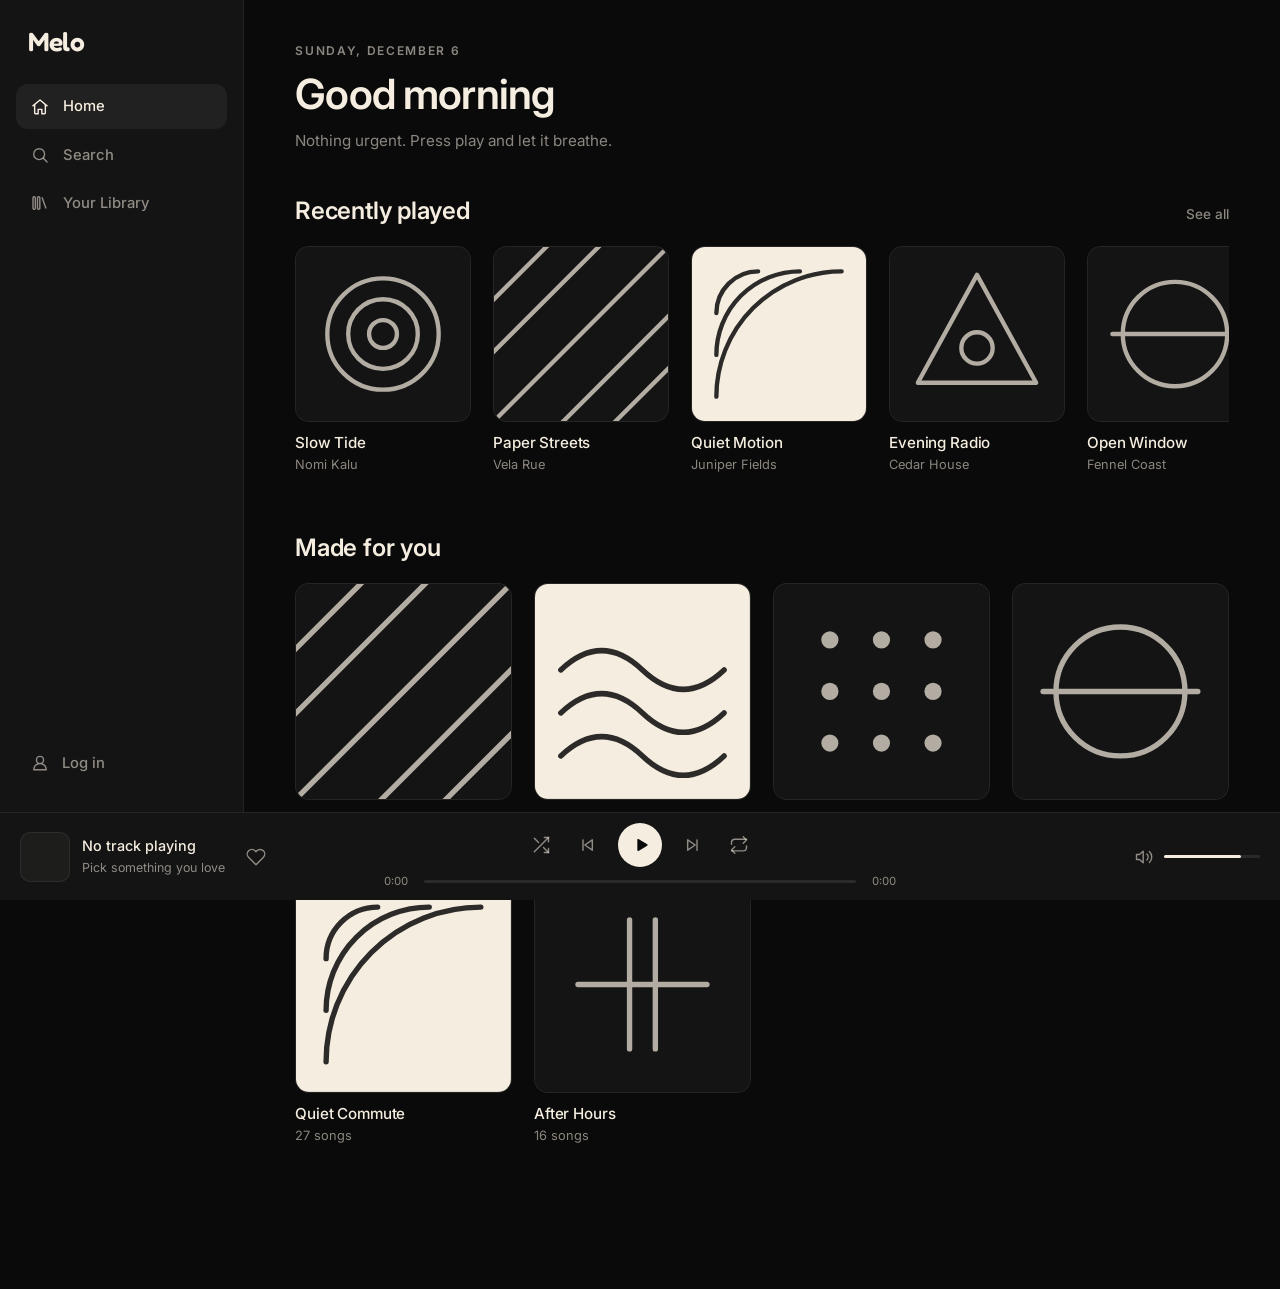
==== commit 13d2f94b: "Authentication" ====
--- a/frontend/index.html
+++ b/frontend/index.html
@@ -17,7 +17,7 @@
   <a class="skip-link" href="#main-content">Skip to content</a>
 
   <div id="app">
-    <aside id="sidebar">
+    <aside id="sidebar" data-auth-href="pages/auth.html">
       <a class="logo" href="index.html" aria-label="Melo home">Melo</a>
       <nav aria-label="Primary">
         <a href="index.html" class="active" aria-current="page">
@@ -33,6 +33,7 @@
           <span>Your Library</span>
         </a>
       </nav>
+      <div class="side-account" id="account-slot"></div>
     </aside>
 
     <main id="main-content">
--- a/frontend/css/layout.css
+++ b/frontend/css/layout.css
@@ -400,6 +400,163 @@
 .tab[aria-selected="true"] {
   color: var(--cream);
   border-bottom-color: var(--cream);
+}
+
+/* ---------- account (sidebar) ---------- */
+
+.side-account {
+  margin-top: auto;
+  display: flex;
+  flex-direction: column;
+  gap: 6px;
+}
+
+.account-user {
+  display: flex;
+  align-items: center;
+  gap: 10px;
+  padding: 4px 14px;
+}
+
+.account-avatar {
+  width: 30px;
+  height: 30px;
+  flex: none;
+  border-radius: var(--r-pill);
+  background: var(--cream);
+  color: var(--bg);
+  display: grid;
+  place-items: center;
+  font-size: 0.85rem;
+  font-weight: 600;
+}
+
+.account-name {
+  font-size: 0.9rem;
+  font-weight: 500;
+  white-space: nowrap;
+  overflow: hidden;
+  text-overflow: ellipsis;
+}
+
+.account-btn {
+  display: flex;
+  align-items: center;
+  gap: 12px;
+  padding: 10px 14px;
+  border-radius: var(--r-md);
+  color: var(--cream-55);
+  font-size: 0.925rem;
+  font-weight: 500;
+  transition: color var(--t), background-color var(--t);
+}
+
+.account-btn:hover {
+  color: var(--cream);
+  background: var(--cream-04);
+}
+
+/* ---------- auth page ---------- */
+
+#main-content.auth-main {
+  flex: 1;
+  min-width: 0;
+  min-height: 100vh;
+  display: flex;
+  align-items: center;
+  justify-content: center;
+  padding: 40px 20px;
+}
+
+.auth-card {
+  width: 100%;
+  max-width: 400px;
+  background: var(--surface);
+  border: 1px solid var(--line);
+  border-radius: var(--r-lg);
+  padding: 34px 30px;
+}
+
+.auth-logo {
+  display: inline-block;
+  font-family: var(--font-mark);
+  font-weight: 600;
+  font-size: 1.7rem;
+  letter-spacing: -0.01em;
+  line-height: 1;
+  color: var(--cream);
+  margin-bottom: 26px;
+}
+
+.auth-tabs {
+  margin-bottom: 26px;
+}
+
+.field {
+  display: block;
+  margin-bottom: 16px;
+}
+
+.field-label {
+  display: block;
+  font-size: 0.8rem;
+  color: var(--cream-55);
+  margin-bottom: 6px;
+}
+
+.field input {
+  width: 100%;
+  padding: 12px 14px;
+  background: var(--bg);
+  border: 1px solid var(--line);
+  border-radius: var(--r-md);
+  color: var(--cream);
+  font-size: 0.95rem;
+  outline: none;
+  transition: border-color var(--t), box-shadow var(--t);
+}
+
+.field input::placeholder {
+  color: var(--cream-55);
+}
+
+.field input:focus {
+  border-color: var(--cream-16);
+  box-shadow: 0 0 0 4px var(--cream-10);
+}
+
+.btn-primary {
+  width: 100%;
+  margin-top: 6px;
+  padding: 12px 18px;
+  border-radius: var(--r-pill);
+  background: var(--cream);
+  color: var(--bg);
+  font-size: 0.95rem;
+  font-weight: 600;
+  transition: transform var(--t), opacity var(--t);
+}
+
+.btn-primary:hover {
+  transform: translateY(-1px);
+}
+
+.btn-primary:disabled {
+  opacity: 0.55;
+  transform: none;
+  cursor: default;
+}
+
+.auth-message {
+  margin-top: 16px;
+  min-height: 1.25em;
+  font-size: 0.875rem;
+  text-align: center;
+  color: var(--cream-55);
+}
+
+.auth-message.is-error {
+  color: var(--cream);
 }
 
 /* ---------- responsive ---------- */
@@ -433,7 +590,7 @@
 
   #sidebar nav {
     flex-direction: row;
-    width: 100%;
+    flex: 1;
     gap: 4px;
   }
 
@@ -454,6 +611,30 @@
     height: 21px;
   }
 
+  .side-account {
+    margin-top: 0;
+    flex: none;
+  }
+
+  .account-user {
+    display: none;
+  }
+
+  .account-btn {
+    flex-direction: column;
+    justify-content: center;
+    gap: 3px;
+    padding: 6px 12px;
+    font-size: 0.65rem;
+    text-align: center;
+    border-radius: var(--r-md);
+  }
+
+  .account-btn .icon {
+    width: 21px;
+    height: 21px;
+  }
+
   #main-content {
     padding-top: 32px;
   }
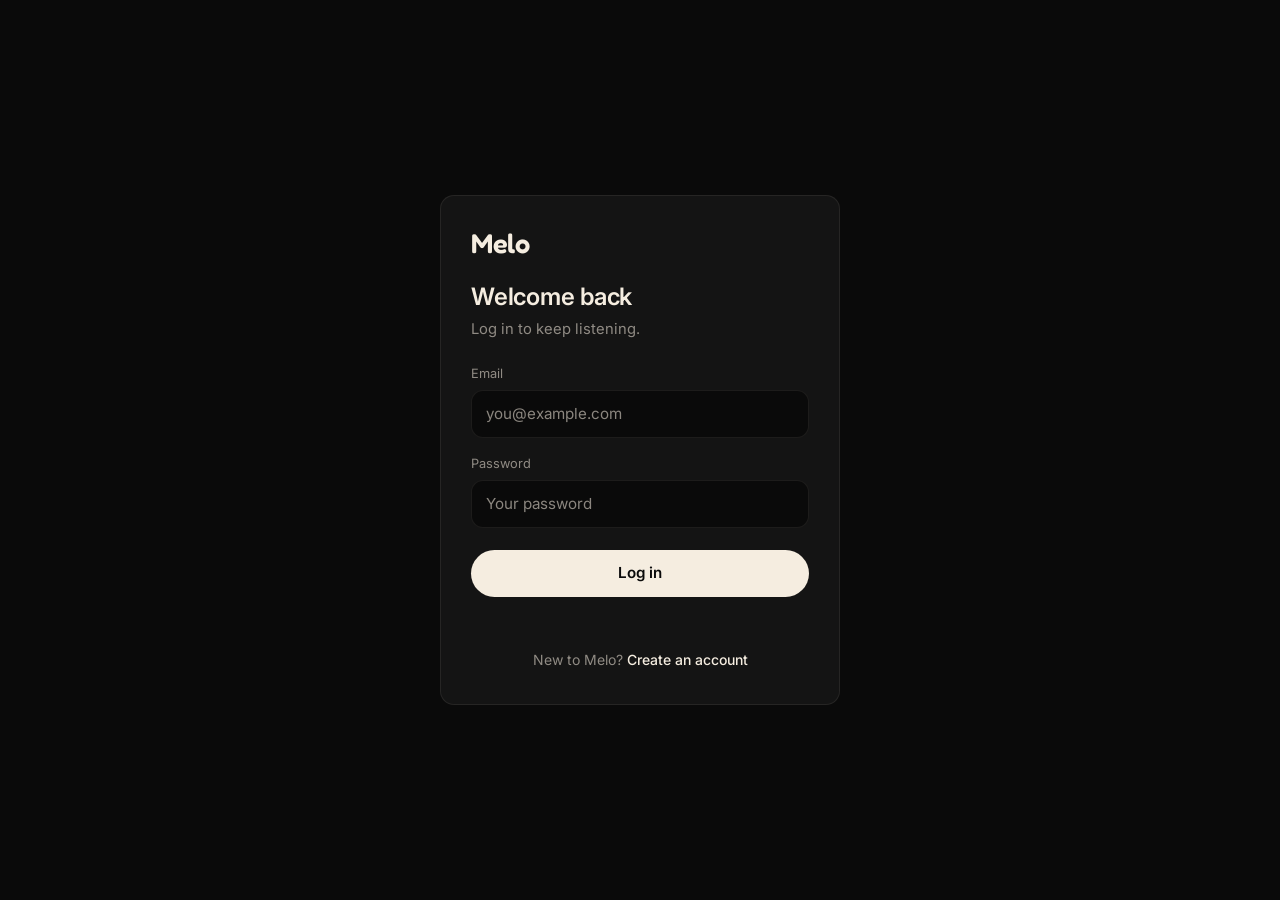
==== commit f915c979: "Connect the frontend to the backend" ====
--- a/frontend/index.html
+++ b/frontend/index.html
@@ -17,7 +17,7 @@
   <a class="skip-link" href="#main-content">Skip to content</a>
 
   <div id="app">
-    <aside id="sidebar" data-auth-href="pages/auth.html">
+    <aside id="sidebar" data-auth-href="pages/login.html">
       <a class="logo" href="index.html" aria-label="Melo home">Melo</a>
       <nav aria-label="Primary">
         <a href="index.html" class="active" aria-current="page">
--- a/frontend/css/base.css
+++ b/frontend/css/base.css
@@ -222,6 +222,22 @@
   font-size: 0.925rem;
 }
 
+.btn-state {
+  margin-top: 16px;
+  padding: 9px 18px;
+  border-radius: var(--r-pill);
+  background: var(--cream);
+  color: var(--bg);
+  font-size: 0.875rem;
+  font-weight: 600;
+  transition: transform var(--t), opacity var(--t);
+}
+
+.btn-state:hover {
+  transform: translateY(-1px);
+  opacity: 0.95;
+}
+
 /* ---- skeletons ---- */
 
 .skeleton {
--- a/frontend/css/layout.css
+++ b/frontend/css/layout.css
@@ -225,12 +225,21 @@
   scroll-snap-align: start;
 }
 
+.card-row.is-state {
+  display: block;
+  overflow: visible;
+}
+
 /* made-for-you grid */
 
 .card-grid {
   display: grid;
   grid-template-columns: repeat(auto-fill, minmax(170px, 1fr));
   gap: 24px 22px;
+}
+
+.card-grid > .empty-state {
+  grid-column: 1 / -1;
 }
 
 /* ---------- search page ---------- */
@@ -488,8 +497,36 @@
   margin-bottom: 26px;
 }
 
+.auth-title {
+  font-size: 1.5rem;
+  letter-spacing: -0.01em;
+  margin-bottom: 6px;
+}
+
+.auth-sub {
+  color: var(--cream-55);
+  font-size: 0.925rem;
+  margin-bottom: 24px;
+}
+
 .auth-tabs {
   margin-bottom: 26px;
+}
+
+.auth-switch {
+  margin-top: 18px;
+  text-align: center;
+  font-size: 0.875rem;
+  color: var(--cream-55);
+}
+
+.auth-switch a {
+  color: var(--cream);
+  font-weight: 500;
+}
+
+.auth-switch a:hover {
+  text-decoration: underline;
 }
 
 .field {
@@ -557,6 +594,166 @@
 
 .auth-message.is-error {
   color: var(--cream);
+}
+
+/* ---------- upload form ---------- */
+
+.upload-section {
+  margin-bottom: 34px;
+}
+
+.upload-card {
+  background: var(--surface);
+  border: 1px solid var(--line);
+  border-radius: var(--r-lg);
+  padding: 24px;
+}
+
+.upload-title {
+  font-size: 1.15rem;
+  letter-spacing: -0.01em;
+}
+
+.upload-copy .sub {
+  margin-top: 4px;
+}
+
+.upload-form {
+  margin-top: 20px;
+}
+
+.upload-grid {
+  display: grid;
+  grid-template-columns: repeat(auto-fit, minmax(180px, 1fr));
+  gap: 16px;
+}
+
+.upload-grid .field {
+  margin-bottom: 0;
+}
+
+.upload-grid .upload-file-field {
+  grid-column: 1 / -1;
+}
+
+.field input[type="file"] {
+  padding: 9px 12px;
+  cursor: pointer;
+}
+
+.field input[type="file"]::file-selector-button {
+  margin-right: 12px;
+  padding: 6px 12px;
+  border: 1px solid var(--line);
+  border-radius: var(--r-pill);
+  background: var(--cream-06);
+  color: var(--cream);
+  font: inherit;
+  font-size: 0.85rem;
+  cursor: pointer;
+  transition: background-color var(--t), border-color var(--t);
+}
+
+.field input[type="file"]::file-selector-button:hover {
+  background: var(--cream-10);
+  border-color: var(--cream-16);
+}
+
+.upload-actions {
+  display: flex;
+  align-items: center;
+  justify-content: space-between;
+  gap: 16px;
+  margin-top: 16px;
+  flex-wrap: wrap;
+}
+
+.upload-message {
+  flex: 1;
+  min-width: 200px;
+  margin-top: 0;
+  text-align: left;
+}
+
+.upload-submit {
+  width: auto;
+  flex: none;
+  margin-top: 0;
+  padding: 12px 24px;
+}
+
+/* ---------- create playlist dialog ---------- */
+
+.btn-create-playlist {
+  margin-bottom: 20px;
+  padding: 10px 16px;
+  border-radius: var(--r-md);
+  background: var(--cream);
+  color: var(--bg);
+  font-size: 0.925rem;
+  font-weight: 600;
+  cursor: pointer;
+  transition: transform var(--t), opacity var(--t);
+}
+
+.btn-create-playlist:hover {
+  transform: translateY(-1px);
+  opacity: 0.95;
+}
+
+dialog {
+  border: none;
+  border-radius: var(--r-lg);
+  padding: 0;
+  background: var(--surface);
+  box-shadow: 0 24px 48px rgba(0, 0, 0, 0.5);
+}
+
+dialog::backdrop {
+  background: rgba(0, 0, 0, 0.6);
+}
+
+.dialog-title {
+  font-size: 1.35rem;
+  letter-spacing: -0.01em;
+  margin-bottom: 20px;
+}
+
+.field-checkbox {
+  display: flex;
+  align-items: center;
+  gap: 8px;
+  font-size: 0.9rem;
+  color: var(--cream-55);
+  margin-bottom: 16px;
+  cursor: pointer;
+}
+
+.field-checkbox input {
+  flex: none;
+}
+
+.dialog-actions {
+  display: flex;
+  justify-content: flex-end;
+  gap: 10px;
+  margin-top: 24px;
+}
+
+.btn-cancel {
+  padding: 10px 18px;
+  border-radius: var(--r-pill);
+  border: 1px solid var(--line);
+  color: var(--cream-55);
+  font-size: 0.925rem;
+  font-weight: 500;
+  cursor: pointer;
+  transition: color var(--t), border-color var(--t);
+}
+
+.btn-cancel:hover {
+  color: var(--cream);
+  border-color: var(--cream-16);
 }
 
 /* ---------- responsive ---------- */
